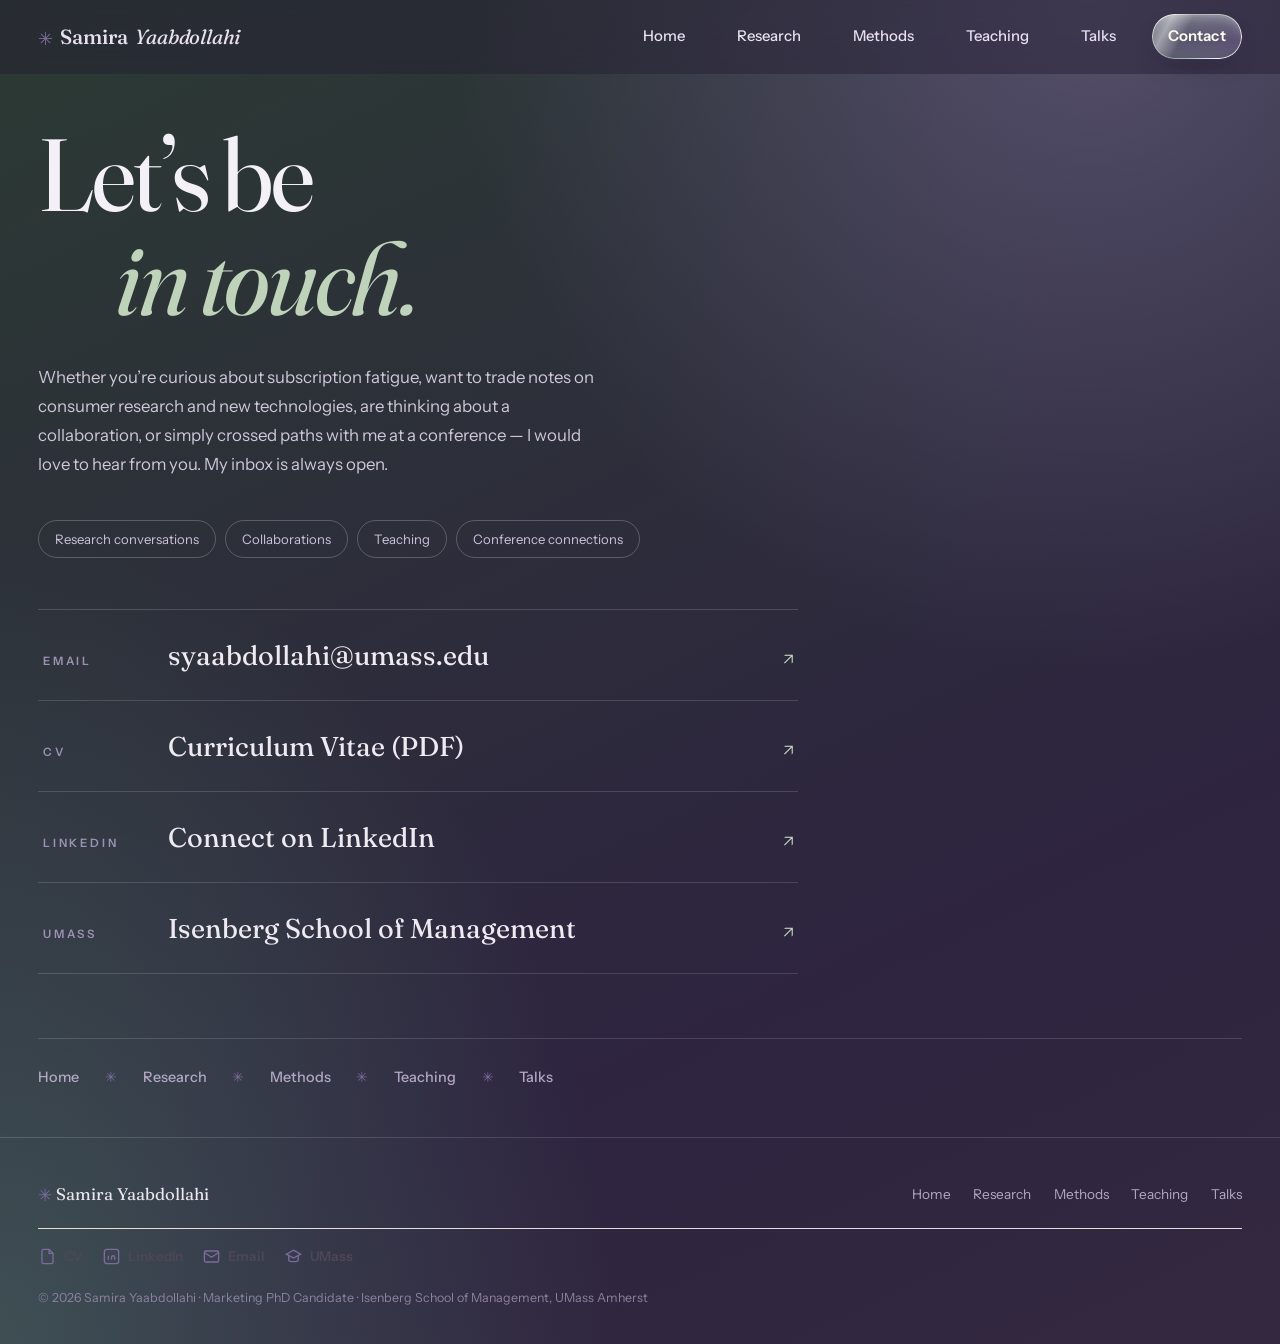
==== contact.html @ c4508211 "Add files via upload" ====
<!doctype html>
<html lang="en">
<head>
  <meta charset="utf-8" />
  <meta name="viewport" content="width=device-width, initial-scale=1" />
  <script>document.documentElement.classList.add('js');</script>

  <title>Contact — Samira Yaabdollahi</title>
  <meta name="description" content="Get in touch with Samira Yaabdollahi — research conversations, collaborations, teaching, and conference connections." />
  <meta name="author" content="Samira Yaabdollahi" />
  <meta property="og:title" content="Contact — Samira Yaabdollahi" />
  <meta property="og:description" content="Let's be in touch — email, CV, LinkedIn, UMass." />
  <meta property="og:type" content="website" />
  <meta property="og:url" content="https://[your-username].github.io/contact.html" />
  <link rel="icon" href="assets/images/favicon.svg" type="image/svg+xml" />

  <link rel="preconnect" href="https://fonts.googleapis.com" />
  <link rel="preconnect" href="https://fonts.gstatic.com" crossorigin />
  <link href="https://fonts.googleapis.com/css2?family=Fraunces:ital,opsz,wght@0,9..144,300..700;1,9..144,300..700&family=Instrument+Sans:ital,wght@0,400..700;1,400..700&display=swap" rel="stylesheet" />
  <link rel="stylesheet" href="assets/css/main.css" />
</head>
<body class="page-contact">

  <header class="site-header">
    <div class="header-inner">
      <a class="wordmark" href="index.html"><span class="mark">✳</span>Samira <em>Yaabdollahi</em></a>
      <nav class="nav-links" aria-label="Primary">
        <a href="index.html">Home</a>
        <a href="research.html">Research</a>
        <a href="methods.html">Methods</a>
        <a href="teaching.html">Teaching</a>
        <a href="talks.html">Talks</a>
        <a href="contact.html">Contact</a>
      </nav>
      <button class="menu-btn" aria-label="Open menu" aria-expanded="false"><span></span><span></span></button>
    </div>
  </header>

  <nav class="mobile-menu" aria-label="Mobile">
    <a class="mm-link" href="index.html">Home <small>01</small></a>
    <a class="mm-link" href="research.html">Research <small>02</small></a>
    <a class="mm-link" href="methods.html">Methods <small>03</small></a>
    <a class="mm-link" href="teaching.html">Teaching <small>04</small></a>
    <a class="mm-link" href="talks.html">Talks <small>05</small></a>
    <a class="mm-link" href="contact.html">Contact <small>06</small></a>
  </nav>

  <div id="page">
  <main>
    <section class="contact-hero grain">
      <div class="wrap">
        <h1 data-reveal>Let’s be <em>in touch.</em></h1>
        <p class="contact-lede" data-reveal style="--d:.1s">Whether you’re curious about subscription fatigue, want to trade notes on consumer research and new technologies, are thinking about a collaboration, or simply crossed paths with me at a conference — I would love to hear from you. My inbox is always open.</p>

        <div class="contact-topics" data-reveal style="--d:.16s">
          <span>Research conversations</span>
          <span>Collaborations</span>
          <span>Teaching</span>
          <span>Conference connections</span>
        </div>

        <div class="contact-rows" data-reveal style="--d:.22s">
          <a href="mailto:syaabdollahi@umass.edu">
            <span class="c-k">Email</span>
            <span class="c-v">syaabdollahi@umass.edu</span>
            <span class="c-arr">↗</span>
          </a>
          <!-- [EDIT] point to the real CV file -->
          <a href="assets/samira-yaabdollahi-cv.pdf">
            <span class="c-k">CV</span>
            <span class="c-v">Curriculum Vitae (PDF)</span>
            <span class="c-arr">↗</span>
          </a>
          <!-- [EDIT] LinkedIn profile URL -->
          <a href="#">
            <span class="c-k">LinkedIn</span>
            <span class="c-v">Connect on LinkedIn</span>
            <span class="c-arr">↗</span>
          </a>
          <!-- [EDIT] UMass / Isenberg directory page URL -->
          <a href="#">
            <span class="c-k">UMass</span>
            <span class="c-v">Isenberg School of Management</span>
            <span class="c-arr">↗</span>
          </a>
        </div>

        <!-- ============================================================
             [OPTIONAL CONTACT FORM — currently omitted on purpose]
             GitHub Pages is static, so a form needs a service backend.
             The easiest path is Formspree (free tier works fine):
               1. Create a form at https://formspree.io → you get an ID.
               2. Paste this markup here and style-match as needed:

               <form class="contact-form" action="https://formspree.io/f/YOUR_FORM_ID" method="POST">
                 <label>Name <input type="text" name="name" required></label>
                 <label>Email <input type="email" name="_replyto" required></label>
                 <label>Message <textarea name="message" rows="5" required></textarea></label>
                 <button class="btn btn-solid" type="submit">Send</button>
               </form>

             Until a real backend exists, no form is shown — a form that
             silently goes nowhere is worse than a warm mailto link.
             ============================================================ -->

        <nav class="contact-footnav" data-reveal style="--d:.3s" aria-label="All pages">
          <a href="index.html">Home</a><span class="mark">✳</span>
          <a href="research.html">Research</a><span class="mark">✳</span>
          <a href="methods.html">Methods</a><span class="mark">✳</span>
          <a href="teaching.html">Teaching</a><span class="mark">✳</span>
          <a href="talks.html">Talks</a>
        </nav>
      </div>
    </section>
  </main>

  <footer class="site-footer">
    <div class="wrap foot-inner">
      <span class="foot-name"><span class="mark">✳</span> Samira Yaabdollahi</span>
      <div class="foot-links">
        <a href="index.html">Home</a>
        <a href="research.html">Research</a>
        <a href="methods.html">Methods</a>
        <a href="teaching.html">Teaching</a>
        <a href="talks.html">Talks</a>
      </div>
      <div class="foot-resources" aria-label="Profile and contact links">
        <a href="assets/samira-yaabdollahi-cv.pdf"><svg aria-hidden="true" viewBox="0 0 24 24" fill="none" stroke="currentColor" stroke-width="1.7"><path d="M14 3H7a2 2 0 0 0-2 2v14a2 2 0 0 0 2 2h10a2 2 0 0 0 2-2V8z"/><path d="M14 3v5h5"/></svg>CV</a>
        <a href="#"><svg aria-hidden="true" viewBox="0 0 24 24" fill="none" stroke="currentColor" stroke-width="1.7"><rect x="3" y="3" width="18" height="18" rx="3"/><path d="M8 11v5M8 8v.01M12 16v-3a2 2 0 0 1 4 0v3"/></svg>LinkedIn</a>
        <a href="mailto:syaabdollahi@umass.edu"><svg aria-hidden="true" viewBox="0 0 24 24" fill="none" stroke="currentColor" stroke-width="1.7"><rect x="3" y="5" width="18" height="14" rx="2"/><path d="m3 7 9 6 9-6"/></svg>Email</a>
        <a href="https://www.isenberg.umass.edu/people/samira-yaabdollahi"><svg aria-hidden="true" viewBox="0 0 24 24" fill="none" stroke="currentColor" stroke-width="1.7"><path d="m12 4 9 5-9 5-9-5z"/><path d="M6 11.5V16c0 1.2 2.7 2.5 6 2.5s6-1.3 6-2.5v-4.5"/></svg>UMass</a>
      </div>
      <p class="foot-copy">© <span data-year></span> Samira Yaabdollahi · Marketing PhD Candidate · Isenberg School of Management, UMass Amherst</p>
    </div>
  </footer>
  </div><!-- /#page -->

  <script src="assets/js/main.js"></script>
</body>
</html>
---- assets/css/main.css ----
/* ============================================================
   SAMIRA YAABDOLLAHI — personal academic site
   Design concept: "the thread"
   A thin recurring line — an echo of recurring consumption —
   weaves through ivory pages washed with sage and lavender.
   Fraunces (display serif) + Instrument Sans (text).
   ============================================================ */

/* ---------- design tokens ---------- */
:root{
  /* grounds */
  --ivory:#faf8f3;
  --paper:#fffdf9;
  --mist:#f2f0ea;

  /* ink */
  --ink:#272230;
  --ink-2:#4e4758;
  --muted:#837b8c;
  --faint:#a49cae;

  /* hairlines */
  --line:#e4dfd8;
  --line-soft:rgba(72,60,88,.12);

  /* greens */
  --sage:#aec3a8;
  --sage-wash:#e9efe3;
  --euca:#4f7a68;
  --euca-ink:#33564a;
  --euca-deep2:#203d33;

  /* purples */
  --lav:#cfc3e3;
  --lav-wash:#ede8f5;
  --violet:#7d6b9e;
  --violet-ink:#5b4b7d;
  --plum:#4a3859;
  --plum-deep:#2e2440;

  /* research stream coding */
  --stream-sub:#3f6d5c;      /* subscription economy — eucalyptus */
  --stream-tech:#6f5d92;     /* emerging technologies — dusty violet */

  --font-display:"Fraunces", "Iowan Old Style", Georgia, serif;
  --font-text:"Instrument Sans", "Avenir Next", "Segoe UI", sans-serif;

  --header-h:74px;
  --radius:20px;
  --arch:999px 999px 22px 22px;

  --ease-out:cubic-bezier(.22,.8,.24,1);
}

/* ---------- reset / base ---------- */
*,*::before,*::after{box-sizing:border-box;margin:0;padding:0}
html{scroll-behavior:smooth}
body{
  font-family:var(--font-text);
  font-size:1.02rem;
  color:var(--ink);
  background:var(--ivory);
  line-height:1.72;
  -webkit-font-smoothing:antialiased;
  text-rendering:optimizeLegibility;
  overflow-x:clip;
}
img{max-width:100%;display:block}
a{color:inherit;text-decoration:none}
ul{list-style:none}
button{font:inherit;background:none;border:0;cursor:pointer;color:inherit}
::selection{background:#ddd3ec;color:var(--ink)}
:focus-visible{outline:2.5px solid var(--violet);outline-offset:3px;border-radius:6px}

h1,h2,h3,h4{
  font-family:var(--font-display);
  font-weight:480;
  line-height:1.06;
  letter-spacing:-.015em;
  font-variation-settings:"opsz" 90;
}
em,i{font-style:italic}
.serif-i{font-family:var(--font-display);font-style:italic;font-weight:430}

/* layout helpers */
.wrap{width:min(1560px,94vw);margin-inline:auto}
.wrap-tight{width:min(780px,92vw);margin-inline:auto}
main p{max-width:72ch}

/* small-caps kicker with thread tick */
.kicker{
  display:inline-flex;align-items:center;gap:.65rem;
  font-size:.72rem;font-weight:600;letter-spacing:.26em;text-transform:uppercase;
  color:var(--euca-ink);
}
.kicker::before{
  content:"";width:26px;height:1px;background:currentColor;opacity:.55;
}
.kicker.k-violet{color:var(--violet-ink)}
.kicker.k-ivory{color:#ded4ea}

/* the recurring asterisk mark ✳ — a tiny “subscription renews” glyph */
.mark{
  display:inline-block;font-family:var(--font-display);
  color:var(--violet);font-weight:400;transform:translateY(.03em);
}

/* buttons */
.btn{
  display:inline-flex;align-items:center;gap:.55rem;
  font-size:.92rem;font-weight:600;letter-spacing:.01em;
  padding:.8rem 1.5rem;border-radius:999px;
  transition:transform .25s var(--ease-out),background .25s,color .25s,border-color .25s,box-shadow .25s;
}
.btn:hover{transform:translateY(-2px)}
.btn-solid{background:var(--euca-ink);color:var(--ivory)}
.btn-solid:hover{background:var(--euca-deep2);box-shadow:0 10px 26px -14px rgba(32,61,51,.55)}
.btn-line{border:1px solid var(--line-soft);color:var(--ink-2);background:transparent}
.btn-line:hover{border-color:var(--violet);color:var(--violet-ink)}
.btn .arr{transition:transform .25s var(--ease-out)}
.btn:hover .arr{transform:translateX(3px)}

/* ============================================================
   DECOR — soft washes, threads, grain
   ============================================================ */
.blob{
  position:absolute;border-radius:50%;pointer-events:none;z-index:0;
  filter:blur(64px);opacity:.55;
}
.blob-sage{background:radial-gradient(circle at 40% 40%,#cfe0c6,transparent 70%)}
.blob-lav{background:radial-gradient(circle at 55% 45%,#ded1f0,transparent 70%)}
.blob-plum{background:radial-gradient(circle at 50% 50%,#c3b2d6,transparent 72%)}

.thread{position:absolute;pointer-events:none;z-index:0}
.thread path{fill:none;stroke-width:1.1}

/* faint paper grain over washes (pure CSS, very subtle) */
.grain::after{
  content:"";position:absolute;inset:0;pointer-events:none;opacity:.35;mix-blend-mode:soft-light;
  background-image:radial-gradient(rgba(40,30,50,.16) .5px,transparent .6px);
  background-size:9px 9px;
}

/* ============================================================
   HEADER / NAV
   ============================================================ */
.site-header{
  position:fixed;inset:0 0 auto 0;z-index:80;height:var(--header-h);
  display:flex;align-items:center;
  background:color-mix(in srgb,var(--ivory) 72%,transparent);
  -webkit-backdrop-filter:blur(16px) saturate(1.15);
  backdrop-filter:blur(16px) saturate(1.15);
  border-bottom:1px solid transparent;
  transition:border-color .3s,background .3s;
}
.site-header.scrolled{border-bottom-color:var(--line);background:color-mix(in srgb,var(--ivory) 88%,transparent)}
.header-inner{width:min(1560px,94vw);margin-inline:auto;display:flex;align-items:center;gap:1.5rem}

.wordmark{
  font-family:var(--font-display);font-size:1.28rem;font-weight:520;letter-spacing:-.01em;
  display:inline-flex;align-items:baseline;gap:.45rem;
}
.wordmark .mark{font-size:.9em}
.wordmark em{font-weight:430}

/* ---------- active page: frosted glass capsule ----------
   ::before is the glass itself — a blurred, saturated backdrop under a faint
   sage→lavender wash, with one diagonal specular sweep across it.
   ::after is the rim: a crisp 1px gradient ring drawn with a two-layer mask,
   opaque the whole way around so no edge softens or fades out.
   ------------------------------------------------------- */
.nav-links{display:flex;align-items:center;gap:1.25rem;margin-left:auto}
.nav-links a{
  --glass-filter:blur(10px) saturate(1.75) brightness(1.05);
  --glass-body:linear-gradient(180deg,rgba(255,255,255,.6) 0%,rgba(255,255,255,.16) 58%,rgba(255,255,255,.32) 100%);
  --glass-wash:linear-gradient(112deg,rgba(190,220,188,.42) 0%,rgba(211,195,239,.40) 100%);
  --glass-sheen:rgba(255,255,255,.9);
  --glass-rim-hi:rgba(255,255,255,1);
  --glass-rim-mid:rgba(255,255,255,.46);
  --glass-rim-tint:rgba(191,173,222,.9);
  --glass-rim-foot:rgba(255,255,255,.78);
  --glass-cast:rgba(88,132,110,.30);
  --glass-cast-2:rgba(112,92,150,.24);
  --glass-lip:rgba(255,255,255,.95);
  --glass-floor:rgba(84,66,112,.26);
  position:relative;isolation:isolate;font-size:.93rem;font-weight:500;color:var(--ink-2);
  padding:.6rem 1rem;border-radius:999px;
  transition:color .32s var(--ease-out),letter-spacing .32s var(--ease-out);
}
.nav-links a:hover:not([aria-current="page"]){color:var(--euca-ink)}
.nav-links a:focus-visible{outline:2px solid var(--euca);outline-offset:3px;border-radius:999px}

/* the glass */
.nav-links a::before{
  content:"";position:absolute;inset:0;z-index:-2;pointer-events:none;border-radius:inherit;
  background:
    linear-gradient(118deg,transparent 3%,var(--glass-sheen) 19%,transparent 38%),
    var(--glass-body),
    var(--glass-wash);
  -webkit-backdrop-filter:var(--glass-filter);
  backdrop-filter:var(--glass-filter);
  box-shadow:
    0 12px 26px -14px var(--glass-cast),
    0 5px 16px -10px var(--glass-cast-2),
    inset 0 7px 14px -10px var(--glass-lip),
    inset 0 -7px 14px -11px var(--glass-floor);
  opacity:0;transform:scale(.84);
  transition:opacity .34s ease,transform .55s var(--ease-out);
}
/* the rim — 1px, fully opaque all around */
.nav-links a::after{
  content:"";position:absolute;inset:0;z-index:-1;pointer-events:none;border-radius:inherit;
  padding:1px;
  background:linear-gradient(135deg,
    var(--glass-rim-hi) 0%,
    var(--glass-rim-mid) 28%,
    var(--glass-rim-tint) 55%,
    var(--glass-rim-hi) 82%,
    var(--glass-rim-foot) 100%);
  -webkit-mask:linear-gradient(#000 0 0) content-box,linear-gradient(#000 0 0);
  -webkit-mask-composite:xor;
  mask:linear-gradient(#000 0 0) content-box,linear-gradient(#000 0 0);
  mask-composite:exclude;
  opacity:0;transform:scale(.84);
  transition:opacity .3s ease,transform .55s var(--ease-out);
}
/* a whisper of the same glass on hover — no rim, so the active page still wins */
.nav-links a:hover:not([aria-current="page"])::before{opacity:.34;transform:scale(1)}

.nav-links a[aria-current="page"]{
  color:var(--euca-ink);font-weight:620;letter-spacing:.006em;
}
.nav-links a[aria-current="page"]::before,
.nav-links a[aria-current="page"]::after{opacity:1;transform:scale(1)}

/* hamburger */
.menu-btn{display:none;margin-left:auto;width:44px;height:44px;position:relative;z-index:95}
.menu-btn span{
  position:absolute;left:10px;right:10px;height:1.6px;background:var(--ink);border-radius:2px;
  transition:transform .35s var(--ease-out),top .35s var(--ease-out),opacity .3s;
}
.menu-btn span:nth-child(1){top:17px}
.menu-btn span:nth-child(2){top:26px}
body.menu-open .menu-btn span:nth-child(1){top:21.5px;transform:rotate(45deg)}
body.menu-open .menu-btn span:nth-child(2){top:21.5px;transform:rotate(-45deg)}

/* mobile menu overlay */
.mobile-menu{
  position:fixed;inset:0;z-index:90;display:flex;flex-direction:column;justify-content:center;
  padding:6rem 8vw 3rem;
  background:linear-gradient(160deg,#f4f1ea 0%,#ece7f2 55%,#e7ede2 100%);
  opacity:0;visibility:hidden;transition:opacity .4s,visibility .4s;
}
body.menu-open .mobile-menu{opacity:1;visibility:visible}
.mobile-menu a.mm-link{
  font-family:var(--font-display);font-size:clamp(2rem,9vw,3rem);font-weight:460;line-height:1.35;
  position:relative;isolation:isolate;color:var(--ink);display:inline-flex;align-items:baseline;gap:1rem;
  padding:.28rem 1.1rem;margin-left:-1.1rem;border-radius:999px;
  opacity:0;transform:translateY(18px);transition:opacity .45s var(--ease-out),transform .45s var(--ease-out),color .3s;
}
.mobile-menu a.mm-link:hover{color:var(--euca-ink)}
/* the same glass, scaled up for the overlay */
.mobile-menu a.mm-link::before{
  content:"";position:absolute;inset:0;z-index:-1;pointer-events:none;border-radius:inherit;
  background:
    linear-gradient(118deg,transparent 4%,rgba(255,255,255,.86) 21%,transparent 40%),
    linear-gradient(180deg,rgba(255,255,255,.72) 0%,rgba(255,255,255,.2) 58%,rgba(255,255,255,.34) 100%),
    linear-gradient(112deg,rgba(196,222,194,.46) 0%,rgba(213,198,239,.44) 100%);
  -webkit-backdrop-filter:blur(12px) saturate(1.7) brightness(1.04);
  backdrop-filter:blur(12px) saturate(1.7) brightness(1.04);
  box-shadow:
    0 16px 34px -20px rgba(88,132,110,.4),
    0 6px 20px -12px rgba(112,92,150,.3),
    inset 0 0 0 1px rgba(255,255,255,.7),
    inset 0 9px 18px -12px rgba(255,255,255,.95),
    inset 0 -9px 18px -14px rgba(84,66,112,.3);
  opacity:0;transform:scale(.9);transform-origin:14% 50%;
  transition:opacity .35s ease,transform .55s var(--ease-out);
}
.mobile-menu a.mm-link[aria-current="page"]{
  color:var(--euca-ink);font-style:normal;font-weight:590;letter-spacing:.012em;
}
.mobile-menu a.mm-link[aria-current="page"]::before{opacity:1;transform:scale(1)}
.mobile-menu a.mm-link[aria-current="page"]::after{
  content:"Current";font-family:var(--font-text);font-style:normal;
  font-size:.62rem;font-weight:700;letter-spacing:.16em;text-transform:uppercase;
  color:var(--violet-ink);border-bottom:1px solid color-mix(in srgb,var(--violet-ink) 58%,transparent);
  padding:.15rem 0 .08rem;margin-left:auto;
}
.mobile-menu a.mm-link small{font-family:var(--font-text);font-size:.7rem;letter-spacing:.22em;color:var(--muted)}
body.menu-open .mm-link{opacity:1;transform:none}
body.menu-open .mm-link:nth-child(1){transition-delay:.05s}
body.menu-open .mm-link:nth-child(2){transition-delay:.1s}
body.menu-open .mm-link:nth-child(3){transition-delay:.15s}
body.menu-open .mm-link:nth-child(4){transition-delay:.2s}
body.menu-open .mm-link:nth-child(5){transition-delay:.25s}
body.menu-open .mm-link:nth-child(6){transition-delay:.3s}
/* ============================================================
   FOOTER
   ============================================================ */
.site-footer{position:relative;border-top:1px solid var(--line);padding:2.6rem 0 2.2rem;background:var(--ivory)}
.foot-inner{display:flex;flex-wrap:wrap;gap:1.2rem 2.4rem;align-items:center}
.foot-name{font-family:var(--font-display);font-size:1.05rem}
.foot-links{display:flex;gap:1.4rem;flex-wrap:wrap;margin-left:auto}
.foot-links a{font-size:.85rem;color:var(--muted);transition:color .2s}
.foot-links a:hover{color:var(--violet-ink)}
.foot-resources{
  width:100%;display:flex;flex-wrap:wrap;gap:.65rem 1.2rem;
  padding-top:1rem;border-top:1px solid var(--line);
}
.foot-resources a{
  display:inline-flex;align-items:center;gap:.42rem;font-size:.84rem;font-weight:600;
  color:var(--ink-2);transition:color .2s,transform .2s var(--ease-out);
}
.foot-resources a:hover{color:var(--violet-ink);transform:translateY(-1px)}
.foot-resources svg{width:19px;height:19px;color:var(--violet)}
.foot-copy{width:100%;font-size:.78rem;color:var(--faint)}

/* ============================================================
   SCROLL REVEAL + MOTION
   ============================================================ */
[data-reveal]{opacity:1;transform:none}
.js [data-reveal]{opacity:0;transform:translateY(26px);transition:opacity .8s var(--ease-out),transform .8s var(--ease-out);transition-delay:var(--d,0s)}
.js [data-reveal].revealed{opacity:1;transform:none}
.js [data-reveal="left"]{transform:translateX(-30px)}
.js [data-reveal="right"]{transform:translateX(30px)}
.js [data-reveal="fade"]{transform:none}
.js [data-reveal].revealed{transform:none}

[data-parallax]{will-change:transform}

/* ============================================================
   SHARED — photo placeholders that still look intentional
   Replace each with a real <img>; the filename is printed on it.
   ============================================================ */
.ph{
  position:relative;overflow:hidden;border-radius:var(--radius);
  background:
    radial-gradient(120% 90% at 20% 12%,rgba(207,224,198,.7),transparent 55%),
    radial-gradient(110% 95% at 85% 88%,rgba(222,209,240,.75),transparent 58%),
    linear-gradient(150deg,#f6f4ee,#efece4);
  border:1px solid var(--line);
  display:flex;align-items:center;justify-content:center;
}
.ph::before{ /* concentric arc etching */
  content:"";position:absolute;inset:-40%;
  background:repeating-radial-gradient(circle at 50% 120%,transparent 0 46px,rgba(90,75,110,.05) 46px 47px);
}
.ph-arch{border-radius:var(--arch)}
.ph-tag{
  position:relative;z-index:1;display:flex;flex-direction:column;align-items:center;gap:.55rem;
  color:#8d8496;text-align:center;padding:1rem;
}
.ph-tag svg{width:22px;height:22px;opacity:.55}
.ph-tag .f{font-size:.72rem;letter-spacing:.08em;font-weight:600}
.ph-tag .n{font-size:.68rem;color:#a59cb0;max-width:22ch;line-height:1.45}

/* stream tags */
.stream-tag{
  display:inline-flex;align-items:center;gap:.5rem;
  font-size:.7rem;font-weight:600;letter-spacing:.2em;text-transform:uppercase;
}
.stream-tag::before{content:"";width:8px;height:8px;border-radius:50%;background:currentColor;opacity:.85}
.stream-sub{color:var(--stream-sub)}
.stream-tech{color:var(--stream-tech)}
.stream-plain{color:var(--muted)}
.stream-plain::before{opacity:.4}

/* generic section spacing */
.section{position:relative;padding:clamp(4.5rem,9vh,7rem) 0}

/* oversized ghost folio numbers */
.folio{
  font-family:var(--font-display);font-weight:400;line-height:.8;
  color:transparent;-webkit-text-stroke:1.1px rgba(109,93,140,.4);
  font-variation-settings:"opsz" 144;
  user-select:none;
}

/* ============================================================
   ============  PAGE: HOME  ==================================
   ============================================================ */
.hero{
  position:relative;min-height:min(94vh,900px);
  display:flex;flex-direction:column;justify-content:center;
  padding-top:calc(var(--header-h) + 2rem);
  overflow:visible;
}
.hero-grid{position:relative;display:grid;grid-template-columns:1.25fr .9fr;align-items:center;gap:clamp(1rem,4vw,3rem)}
.hero-name{position:relative;z-index:3}
.hero-hello{margin-bottom:1.3rem}
.hero-name h1{
  font-size:clamp(3.2rem,8.4vw,7.2rem);
  font-weight:430;letter-spacing:-.03em;line-height:.98;
}
.hero-name h1 .l2{
  display:block;font-style:italic;font-weight:380;
  margin-left:clamp(1.5rem,6vw,5.5rem);
  color:var(--euca-ink);
  margin-right:clamp(-6rem,-8vw,-2rem); /* lets the italic surname overlap the portrait */
}
.hero-role{margin-top:2rem;max-width:34rem}
.hero-role .r1{font-size:1.06rem;font-weight:600;letter-spacing:.01em}
.hero-role .r2{margin-top:.3rem;color:var(--muted);font-size:.93rem;display:flex;flex-wrap:wrap;gap:.35rem .6rem;align-items:center}
.hero-role .r2 .mark{color:var(--sage);font-size:.8em}
.hero-ctas{margin-top:2.2rem;display:flex;gap:.8rem;flex-wrap:wrap}

.hero-portrait{position:relative;z-index:2;justify-self:end}
.portrait-arch{
  position:relative;width:clamp(250px,30vw,380px);aspect-ratio:4/5.1;
  border-radius:var(--arch);overflow:hidden;
  box-shadow:0 34px 80px -38px rgba(46,36,64,.5);
}
.portrait-frame{ /* offset echo arch */
  content:"";position:absolute;inset:0;z-index:1;
  transform:translate(22px,20px);
  border:1.2px solid rgba(125,107,158,.5);border-radius:var(--arch);pointer-events:none;
}
.portrait-caption{
  position:absolute;right:calc(100% + 1.1rem);bottom:8%;z-index:2;
  writing-mode:vertical-rl;transform:rotate(180deg);
  font-size:.68rem;letter-spacing:.28em;text-transform:uppercase;color:var(--faint);white-space:nowrap;
}
.hero-scrollcue{
  display:inline-flex;align-items:center;gap:.7rem;margin-top:3.4rem;
  font-size:.72rem;letter-spacing:.24em;text-transform:uppercase;color:var(--faint);
}
.hero-scrollcue::after{content:"";width:1px;height:44px;background:linear-gradient(var(--faint),transparent);animation:cue 2.4s ease-in-out infinite}
@keyframes cue{0%,100%{transform:scaleY(.4);transform-origin:top;opacity:.4}50%{transform:scaleY(1);opacity:1}}

/* intro — editorial two-column */
.intro-grid{display:grid;grid-template-columns:.85fr 1.15fr;gap:clamp(2rem,6vw,5.5rem);align-items:start}
.intro-left h2{font-size:clamp(1.9rem,3.4vw,2.7rem);margin-top:1.1rem;max-width:16ch}
.intro-left h2 em{color:var(--violet-ink)}
.intro-lede{font-family:var(--font-display);font-size:clamp(1.18rem,1.8vw,1.42rem);font-weight:420;line-height:1.55;color:var(--ink-2)}
.intro-lede strong{font-weight:560;color:var(--ink)}
.intro-body{margin-top:1.4rem;color:var(--ink-2);max-width:58ch}
.intro-thesis{
  margin-top:2.2rem;padding-left:1.4rem;border-left:2px solid var(--sage);
  font-family:var(--font-display);font-style:italic;font-size:1.14rem;color:var(--euca-ink);max-width:46ch;
}

/* three fragments */
.frags{margin-top:clamp(3rem,7vh,4.5rem);display:grid;grid-template-columns:repeat(3,1fr);gap:clamp(1.4rem,3vw,2.6rem)}
.frag{position:relative;padding-top:1.2rem;border-top:1px solid var(--line)}
.frag:nth-child(2){transform:translateY(1.6rem)}
.frag:nth-child(3){transform:translateY(3.2rem)}
.frag .f-k{font-size:.7rem;font-weight:600;letter-spacing:.22em;text-transform:uppercase;color:var(--muted)}
.frag h3{font-size:1.28rem;margin:.6rem 0 .5rem;font-weight:500}
.frag p{font-size:.93rem;color:var(--ink-2)}
.frag::before{content:"";position:absolute;top:-1px;left:0;width:42px;height:1px;background:var(--violet)}
.frag:nth-child(odd)::before{background:var(--euca)}

/* beyond research band */
.beyond{
  position:relative;overflow:hidden;
  background:linear-gradient(120deg,var(--lav-wash),#f2eee8 55%,var(--sage-wash));
  border-block:1px solid #e7e1ee;
}
.beyond-grid{display:grid;grid-template-columns:1fr .95fr;gap:clamp(2rem,5vw,4rem);align-items:center}
.beyond h2{font-size:clamp(1.9rem,3.2vw,2.6rem)}
.beyond h2 em{color:var(--euca-ink)}
.beyond p{margin-top:1rem;color:var(--ink-2);max-width:48ch}
.beyond-ph{
  border:1px dashed rgba(125,107,158,.55);border-radius:16px;background:rgba(255,255,255,.55);
  padding:1.5rem 1.7rem;font-size:.92rem;color:var(--violet-ink);
}
.beyond-ph b{display:block;font-size:.72rem;letter-spacing:.2em;text-transform:uppercase;margin-bottom:.4rem}
.beyond-photos{display:flex;gap:1rem}
.beyond-photos .ph{flex:1;aspect-ratio:4/5}
.beyond-photos .ph:nth-child(2){transform:translateY(1.6rem)}

/* education — the thread timeline */
.edu-wrap{position:relative;display:grid;grid-template-columns:1.2fr .8fr;gap:clamp(2.5rem,6vw,5rem)}
.edu-line{position:relative;padding-left:2.4rem}
.edu-line::before{
  content:"";position:absolute;left:6px;top:12px;bottom:12px;width:1px;
  background:linear-gradient(var(--sage),var(--violet) 60%,transparent);
}
.edu-item{position:relative;padding:1.15rem 0 1.5rem}
.edu-item::before{
  content:"";position:absolute;left:calc(-2.4rem + 2px);top:1.72rem;width:9px;height:9px;border-radius:50%;
  background:var(--ivory);border:1.6px solid var(--euca);
}
.edu-item:nth-child(even)::before{border-color:var(--violet)}
.edu-item .e-yr{font-family:var(--font-display);font-style:italic;font-size:1rem;color:var(--muted)}
.edu-item h3{font-size:1.45rem;margin:.25rem 0 .2rem;font-weight:500}
.edu-item .e-place{font-size:.9rem;color:var(--ink-2)}
.edu-item .e-note{font-size:.82rem;color:var(--muted);font-style:italic;margin-top:.2rem}

/* committee — quiet aside */
.committee{align-self:start;background:var(--paper);border:1px solid var(--line);border-radius:var(--radius);padding:1.7rem 1.8rem}
.committee .kicker{margin-bottom:1rem}
.committee li{display:flex;justify-content:space-between;gap:1rem;padding:.62rem 0;border-top:1px solid var(--line);font-size:.95rem}
.committee li:first-of-type{border-top:0}
.committee li span{color:var(--muted);font-size:.8rem;font-style:italic;white-space:nowrap}

/* home-page closing links */
.quick-closing{
  padding-top:clamp(3.5rem,7vw,6.5rem);padding-bottom:clamp(4rem,8vw,7rem);
  background:linear-gradient(145deg,var(--sage-wash),var(--ivory) 46%,var(--lav-wash));
  border-top:1px solid var(--line);overflow:hidden;
}
.quick-closing-head{display:flex;align-items:end;justify-content:space-between;gap:1.5rem;margin-bottom:2rem}
.quick-closing-head h2{font-size:clamp(2rem,4vw,3.5rem);max-width:16ch}
.quick-closing-head p{color:var(--muted);max-width:40ch}
.quick-grid{display:grid;grid-template-columns:repeat(4,minmax(0,1fr));gap:1rem}
.quick-card{
  min-height:210px;padding:1.45rem;border:1px solid var(--line);border-radius:var(--radius);
  background:rgba(255,253,249,.82);display:flex;flex-direction:column;justify-content:space-between;
  box-shadow:0 18px 48px -38px rgba(46,36,64,.55);
  transition:transform .3s var(--ease-out),border-color .25s,box-shadow .3s;
}
.quick-card:hover{transform:translateY(-6px);border-color:var(--lav);box-shadow:0 26px 50px -34px rgba(46,36,64,.5)}
.quick-icon{
  width:64px;height:64px;border-radius:20px;display:grid;place-items:center;
  color:var(--violet-ink);background:linear-gradient(145deg,var(--lav-wash),var(--sage-wash));
  border:1px solid rgba(125,107,158,.18);
}
.quick-icon svg{width:34px;height:34px}
.quick-card .q-label{display:flex;align-items:center;justify-content:space-between;gap:.7rem;font-family:var(--font-display);font-size:1.45rem;font-weight:520}
.quick-card .q-label::after{content:"↗";font-family:var(--font-text);font-size:1rem;color:var(--violet)}
.quick-card .q-desc{font-size:.82rem;color:var(--muted);margin-top:.25rem}

/* ============================================================
   ============  PAGE: RESEARCH  ==============================
   ============================================================ */
.page-hero{position:relative;padding:calc(var(--header-h) + clamp(3.5rem,9vh,6rem)) 0 clamp(3rem,7vh,4.5rem)}
.page-hero h1{font-size:clamp(2.6rem,5.6vw,4.6rem);font-weight:430;max-width:22ch}
.page-hero .ph-sub{margin-top:1.6rem;color:var(--ink-2);max-width:56ch}

.u-sub,.u-tech{position:relative;white-space:nowrap}
.u-sub::after,.u-tech::after{
  content:"";position:absolute;left:0;right:0;bottom:.06em;height:.14em;border-radius:2px;z-index:-1;opacity:.4;
}
.u-sub::after{background:var(--sage)}
.u-tech::after{background:var(--lav)}

.stream-legend{margin-top:2.2rem;display:flex;gap:1.8rem;flex-wrap:wrap}

/* job market paper — the deep moment */
.jmp{
  position:relative;color:#eef0e9;overflow:hidden;
  background:
    radial-gradient(90% 130% at 85% -10%,rgba(125,107,158,.5),transparent 55%),
    radial-gradient(70% 100% at 10% 110%,rgba(79,122,104,.55),transparent 60%),
    linear-gradient(150deg,#243c33,#22303a 55%,#2e2440);
}
.jmp .kicker{color:#c9d6c3}
.jmp-grid{position:relative;z-index:1;display:grid;grid-template-columns:1.35fr .65fr;gap:clamp(2rem,5vw,4.5rem)}
.jmp h2{font-size:clamp(1.9rem,3.8vw,3.1rem);font-weight:440;margin-top:1.2rem;letter-spacing:-.02em}
.jmp h2 em{color:#cdbfe8}
.jmp .jmp-sub{margin-top:.9rem;font-family:var(--font-display);font-style:italic;font-size:1.15rem;color:#b8c9b4}
.jmp .jmp-abs{margin-top:1.5rem;color:#d6dbd2;max-width:62ch}
.jmp .jmp-abs p+p{margin-top:.9rem}
.jmp-meta{align-self:start;display:flex;flex-direction:column;border-top:1px solid rgba(238,240,233,.25)}
.jmp-meta>div{padding:1rem 0;border-bottom:1px solid rgba(238,240,233,.18)}
.jmp-meta .m-k{font-size:.68rem;font-weight:600;letter-spacing:.24em;text-transform:uppercase;color:#a9b8a6;margin-bottom:.3rem}
.jmp-meta .m-v{font-size:.92rem;color:#e7eae2;line-height:1.55}
.jmp-foot{position:relative;z-index:1;margin-top:2.6rem;display:flex;align-items:center;gap:1rem;flex-wrap:wrap}
.jmp-foot .btn-ghost-ivory{border:1px solid rgba(238,240,233,.35);color:#e9ece3}
.jmp-foot .btn-ghost-ivory:hover{border-color:#cdbfe8;color:#cdbfe8}
.jmp-foot .soon{font-size:.8rem;color:#9fae9d;font-style:italic}
.jmp-no{
  position:absolute;right:-1.5rem;top:-2.5rem;font-size:clamp(9rem,20vw,17rem);
  color:transparent;-webkit-text-stroke:1px rgba(238,240,233,.14);
  font-family:var(--font-display);font-weight:400;line-height:1;z-index:0;user-select:none;
}

/* portfolio rows */
.proj{
  position:relative;display:grid;grid-template-columns:minmax(90px,.22fr) 1fr;
  gap:clamp(1rem,4vw,3rem);padding:clamp(2.4rem,5vh,3.6rem) 0;border-top:1px solid var(--line);
}
.proj:nth-of-type(even) .proj-body{margin-left:clamp(0rem,6vw,5rem)}
.proj .folio{font-size:clamp(3.4rem,7vw,6rem)}
.proj-body .stream-tag{margin-bottom:.8rem}
.proj-body h3{font-size:clamp(1.45rem,2.5vw,2rem);font-weight:470;max-width:26ch;line-height:1.16}
.proj-body .authors{margin-top:.55rem;font-family:var(--font-display);font-style:italic;color:var(--muted);font-size:.98rem}
.proj-body .desc{margin-top:1rem;color:var(--ink-2);max-width:62ch}
.proj-status{margin-top:1.1rem;display:flex;align-items:center;gap:.6rem;font-size:.8rem;color:var(--euca-ink)}
.proj-status::before{content:"";width:7px;height:7px;border-radius:50%;background:var(--sage);flex:none}
.proj details{margin-top:1rem;max-width:62ch}
.proj summary{
  cursor:pointer;list-style:none;display:inline-flex;align-items:center;gap:.5rem;
  font-size:.86rem;font-weight:600;color:var(--violet-ink);
}
.proj summary::-webkit-details-marker{display:none}
.proj summary::before{content:"+";font-family:var(--font-display);font-size:1.1rem;transition:transform .3s var(--ease-out)}
.proj details[open] summary::before{transform:rotate(45deg)}
.proj details p{margin-top:.7rem;font-size:.92rem;color:var(--ink-2);padding-left:1.1rem;border-left:1.6px solid var(--lav)}

/* publication band */
.pub-band{background:linear-gradient(120deg,var(--sage-wash),#f4f1ea 70%);border-block:1px solid #e2e5da}
.pub-cite{
  margin-top:1.2rem;font-family:var(--font-display);font-size:clamp(1.15rem,2vw,1.5rem);
  font-weight:430;line-height:1.5;max-width:52ch;
}
.pub-cite em{color:var(--euca-ink)}
.pub-meta{margin-top:1rem;font-size:.88rem;color:var(--muted)}
.pub-meta a{color:var(--violet-ink);font-weight:600;border-bottom:1px solid var(--lav)}
.pub-meta a:hover{border-bottom-color:var(--violet-ink)}

/* ============================================================
   ============  PAGE: METHODS  ===============================
   ============================================================ */
/* constellation */
.const{position:relative;min-height:520px}
.const svg.const-lines{position:absolute;inset:0;width:100%;height:100%;z-index:0}
.const svg.const-lines path{fill:none;stroke:rgba(109,93,140,.28);stroke-width:1;stroke-dasharray:3 6}
.cluster{position:absolute;display:flex;flex-direction:column;gap:.5rem;align-items:flex-start;z-index:1}
.cluster .c-hub{
  font-family:var(--font-display);font-size:1.3rem;font-weight:500;
  display:flex;align-items:center;gap:.6rem;margin-bottom:.3rem;
}
.cluster .c-hub::before{content:"";width:11px;height:11px;border-radius:50%}
.cluster.cl-green .c-hub::before{background:var(--euca)}
.cluster.cl-violet .c-hub::before{background:var(--violet)}
.cluster.cl-plum .c-hub::before{background:var(--plum)}
.node{
  font-size:.86rem;font-weight:500;color:var(--ink-2);
  background:var(--paper);border:1px solid var(--line);border-radius:999px;
  padding:.42rem 1rem;box-shadow:0 6px 18px -12px rgba(46,36,64,.35);
  transition:transform .3s var(--ease-out),border-color .3s,color .3s;
  animation:float 7s ease-in-out infinite;
}
.node:hover{transform:translateY(-3px);border-color:var(--violet);color:var(--violet-ink)}
.cluster .node:nth-child(2){animation-delay:.6s}
.cluster .node:nth-child(3){animation-delay:1.2s;animation-duration:8s}
.cluster .node:nth-child(4){animation-delay:1.8s;animation-duration:9s}
.cluster .node:nth-child(5){animation-delay:2.6s}
@keyframes float{0%,100%{transform:translateY(0)}50%{transform:translateY(-6px)}}
.cluster.cl-green{left:2%;top:6%}
.cluster.cl-violet{left:40%;top:44%}
.cluster.cl-plum{right:3%;top:6%}
.const-note{position:absolute;left:2%;bottom:4%;max-width:30ch;font-size:.85rem;color:var(--muted);font-style:italic}

/* imotions lab band */
.lab{
  position:relative;overflow:hidden;color:#efe9f4;
  background:
    radial-gradient(80% 120% at 90% 0%,rgba(79,122,104,.45),transparent 55%),
    linear-gradient(140deg,#3a2f4d,#2e2440 60%,#232c33);
}
.lab .kicker{color:#cbbfdd}
.lab-grid{position:relative;z-index:1;display:grid;grid-template-columns:.95fr 1.05fr;gap:clamp(2rem,5vw,4.5rem);align-items:center}
.lab h2{font-size:clamp(1.9rem,3.4vw,2.8rem);margin-top:1.1rem}
.lab h2 em{color:#b9d3ba}
.lab p{margin-top:1.1rem;color:#d8d0e2;max-width:52ch}
.lab .lab-note{margin-top:1.3rem;font-size:.82rem;color:#a99dbb;font-style:italic;border-left:1.6px solid rgba(203,191,221,.4);padding-left:.9rem;max-width:46ch}
.lab-photos{position:relative;display:grid;grid-template-columns:1fr 1fr;gap:1.1rem;align-items:start}
.lab-photos .ph{background:linear-gradient(150deg,rgba(255,255,255,.09),rgba(255,255,255,.03));border-color:rgba(255,255,255,.16)}
.lab-photos .ph::before{background:repeating-radial-gradient(circle at 50% 120%,transparent 0 46px,rgba(255,255,255,.05) 46px 47px)}
.lab-photos .ph .ph-tag{color:#b3a7c6}
.lab-photos .ph .ph-tag .n{color:#8f83a4}
.lab-photos .ph:first-child{aspect-ratio:4/5.2;border-radius:var(--arch)}
.lab-photos .ph:last-child{aspect-ratio:4/3.4;transform:translateY(2.4rem)}

/* honors — big editorial list */
.honors li{
  display:flex;align-items:baseline;gap:1.6rem;padding:1.35rem .2rem;border-bottom:1px solid var(--line);
  transition:background .25s,padding-left .3s var(--ease-out);
}
.honors li:hover{background:var(--paper);padding-left:1rem}
.honors .h-yr{font-family:var(--font-display);font-style:italic;color:var(--violet-ink);font-size:1.05rem;width:3.4rem;flex:none}
.honors .h-name{font-family:var(--font-display);font-size:clamp(1.2rem,2.2vw,1.65rem);font-weight:460}
.honors .h-org{margin-left:auto;font-size:.82rem;color:var(--muted);text-align:right}

/* service / memberships / training columns */
.tricol{display:grid;grid-template-columns:repeat(3,1fr);gap:clamp(1.6rem,4vw,3rem)}
.tricol .kicker{margin-bottom:.9rem}
.tricol li{padding:.7rem 0;border-top:1px solid var(--line);font-size:.94rem;color:var(--ink-2)}
.tricol li i{color:var(--muted);font-size:.84rem}

/* certifications gallery */
.certs{display:grid;grid-template-columns:repeat(3,1fr);gap:1.2rem}
.certs .ph{aspect-ratio:4/3}
.certs-note{margin-top:1rem;font-size:.84rem;color:var(--muted);font-style:italic}

/* ============================================================
   ============  PAGE: TEACHING  ==============================
   ============================================================ */
.teach-hero{
  position:relative;overflow:visible;
  padding:calc(var(--header-h) + clamp(3.5rem,9vh,6rem)) 0 clamp(3rem,7vh,5rem);
}
.teach-hero h1{font-size:clamp(2.8rem,6.4vw,5.4rem);font-weight:420;max-width:16ch}
.teach-hero h1 em{color:var(--violet-ink)}
.teach-hero .ph-sub{margin-top:1.5rem;color:var(--ink-2);max-width:52ch}
.stamp{
  position:absolute;right:4vw;top:calc(var(--header-h) + 3rem);width:132px;height:132px;
  animation:spin 26s linear infinite;
}
.stamp text{font-size:10.2px;letter-spacing:.24em;text-transform:uppercase;fill:var(--euca-ink);font-family:var(--font-text);font-weight:600}
.stamp .stamp-core{fill:var(--violet)}
@keyframes spin{to{transform:rotate(360deg)}}

/* principles */
.prin{display:grid;grid-template-columns:repeat(3,1fr);gap:clamp(1.6rem,4vw,3rem)}
.prin article{position:relative;padding-top:1.4rem}
.prin article:nth-child(2){transform:translateY(2rem)}
.prin article:nth-child(3){transform:translateY(4rem)}
.prin .folio{font-size:3.4rem;position:absolute;top:-1.4rem;left:-.4rem;z-index:0;-webkit-text-stroke-color:rgba(79,122,104,.35)}
.prin article:nth-child(2) .folio{-webkit-text-stroke-color:rgba(125,107,158,.4)}
.prin h3{position:relative;font-size:1.5rem;font-weight:500;margin-bottom:.7rem;z-index:1}
.prin p{font-size:.95rem;color:var(--ink-2)}

/* course tickets */
.course-list{display:flex;flex-direction:column;gap:1.2rem}
.course-card{
  position:relative;display:grid;grid-template-columns:auto 1fr auto;gap:clamp(1.2rem,3vw,2.4rem);align-items:center;
  background:var(--paper);border:1px solid var(--line);border-radius:var(--radius);
  padding:1.6rem clamp(1.4rem,3vw,2.2rem);
  transition:transform .3s var(--ease-out),box-shadow .3s;
}
.course-card:hover{transform:translateY(-3px);box-shadow:0 18px 40px -26px rgba(46,36,64,.4)}
.course-card::before{content:"";position:absolute;left:0;top:18%;bottom:18%;width:3px;border-radius:3px;background:linear-gradient(var(--sage),var(--violet))}
.course-code{font-family:var(--font-display);font-style:italic;font-size:1.05rem;color:var(--violet-ink);white-space:nowrap}
.course-card h3{font-size:clamp(1.3rem,2.2vw,1.7rem);font-weight:490}
.course-card .c-role{font-size:.84rem;color:var(--muted);margin-top:.15rem}
.sem-chips{display:flex;gap:.45rem;flex-wrap:wrap;justify-content:flex-end}
.sem-chips span{font-size:.74rem;font-weight:600;border:1px solid var(--line);border-radius:999px;padding:.28rem .75rem;color:var(--ink-2);background:var(--ivory)}
.course-note{margin-top:.9rem;font-size:.82rem;color:var(--muted);font-style:italic}

/* classroom collage */
.collage{display:grid;grid-template-columns:1.2fr .9fr .9fr;grid-template-rows:auto auto;gap:1.1rem}
.collage .ph:nth-child(1){grid-row:1/3;aspect-ratio:auto;min-height:420px}
.collage .ph:nth-child(2){aspect-ratio:4/3}
.collage .ph:nth-child(3){aspect-ratio:4/3;transform:translateY(1.4rem)}
.collage .ph:nth-child(4){grid-column:2/4;aspect-ratio:16/7}

/* student voices */
.voices{position:relative}
.voices-note{font-size:.84rem;color:var(--muted);font-style:italic;margin-top:.6rem}
.voice{position:relative;max-width:56ch;margin-top:clamp(2.4rem,6vh,3.6rem)}
.voice:nth-child(even){margin-left:auto;text-align:right}
.voice p{
  font-family:var(--font-display);font-style:italic;font-weight:420;
  font-size:clamp(1.3rem,2.6vw,1.9rem);line-height:1.42;color:var(--ink-2);
}
.voice p::before{content:"“";color:var(--violet);margin-right:.05em}
.voice p::after{content:"”";color:var(--violet);margin-left:.03em}
.voice cite{display:block;margin-top:.8rem;font-style:normal;font-size:.76rem;letter-spacing:.18em;text-transform:uppercase;color:var(--muted)}
.voice:nth-child(odd) p::before,.voice:nth-child(odd) p::after{color:var(--euca)}

/* interests flow */
.interest-flow{display:flex;flex-wrap:wrap;gap:.6rem;max-width:52rem}
.interest-flow span{
  font-family:var(--font-display);font-size:1.1rem;font-weight:450;
  border:1px solid var(--line);border-radius:999px;padding:.5rem 1.25rem;
  transition:border-color .25s,color .25s,transform .25s var(--ease-out);
}
.interest-flow span:hover{border-color:var(--sage);color:var(--euca-ink);transform:translateY(-2px)}
.interest-flow span:nth-child(even):hover{border-color:var(--lav);color:var(--violet-ink)}

/* ============================================================
   ============  PAGE: TALKS  =================================
   ============================================================ */
.journey{position:relative}
.journey::before{ /* the connecting thread */
  content:"";position:absolute;left:50%;top:0;bottom:0;width:1px;
  background:repeating-linear-gradient(rgba(109,93,140,.4) 0 5px,transparent 5px 12px);
}
.stop{
  position:relative;display:grid;grid-template-columns:1fr 1fr;gap:clamp(2rem,5vw,4.5rem);
  align-items:center;padding:clamp(3rem,8vh,5.5rem) 0;
}
.stop::before{ /* node on the thread */
  content:"";position:absolute;left:50%;top:50%;transform:translate(-50%,-50%);
  width:11px;height:11px;border-radius:50%;background:var(--ivory);border:1.8px solid var(--violet);z-index:2;
}
.stop:nth-child(odd)::before{border-color:var(--euca)}
.stop-text{padding-right:clamp(1rem,4vw,3rem)}
.stop:nth-child(even) .stop-text{order:2;padding-right:0;padding-left:clamp(1rem,4vw,3rem)}
.stop:nth-child(even) .stop-photo{order:1}
.stop-yr{
  font-family:var(--font-display);font-size:clamp(3rem,7vw,5.4rem);font-weight:400;line-height:1;
  color:transparent;-webkit-text-stroke:1.1px rgba(79,122,104,.45);
}
.stop:nth-child(even) .stop-yr{-webkit-text-stroke-color:rgba(125,107,158,.5)}
.stop-loc{margin-top:.9rem;display:flex;align-items:center;gap:.6rem;font-size:.74rem;font-weight:600;letter-spacing:.22em;text-transform:uppercase;color:var(--muted)}
.stop-loc svg{width:13px;height:13px;color:var(--violet)}
.stop-text h3{margin-top:.8rem;font-size:clamp(1.4rem,2.4vw,1.9rem);font-weight:470;line-height:1.2;max-width:24ch}
.stop-text .authors{margin-top:.6rem;font-family:var(--font-display);font-style:italic;color:var(--muted);font-size:.96rem}
.stop-text .conf{margin-top:.7rem;font-size:.88rem;color:var(--euca-ink)}
.stop-photo{position:relative}
.stop-photo .ph{aspect-ratio:4/3.1}
.stop:nth-child(odd) .stop-photo .ph{border-radius:var(--arch);aspect-ratio:4/4.6;max-width:82%;margin-inline:auto}
.stop-city{ /* oversized ghost city name behind the photo */
  position:absolute;z-index:-1;top:-1.2em;left:-4%;
  font-family:var(--font-display);font-weight:400;font-size:clamp(3rem,7.5vw,5.6rem);
  color:transparent;-webkit-text-stroke:1px rgba(72,60,88,.14);
  letter-spacing:.06em;text-transform:uppercase;white-space:nowrap;user-select:none;
}
.journey-end{
  position:relative;text-align:center;padding:3rem 0 1rem;
}
.journey-end .mark{font-size:1.5rem;background:var(--ivory);padding:0 1rem}
.journey-end p{margin-top:.6rem;font-family:var(--font-display);font-style:italic;color:var(--muted)}

/* ============================================================
   ============  PAGE: CONTACT  ===============================
   ============================================================ */
body.page-contact{
  background:
    radial-gradient(90% 90% at 85% 0%,rgba(125,107,158,.5),transparent 55%),
    radial-gradient(80% 100% at 0% 100%,rgba(79,122,104,.5),transparent 60%),
    linear-gradient(155deg,#2b3a33,#2e2440 70%,#33283f);
  color:#ece6f0;
}
body.page-contact .site-header{background:rgba(38,32,50,.5)}
body.page-contact .site-header.scrolled{border-bottom-color:rgba(255,255,255,.12);background:rgba(38,32,50,.72)}
body.page-contact .wordmark,body.page-contact .nav-links a{color:#e7e0ee}
body.page-contact .nav-links a{
  --glass-filter:blur(11px) saturate(1.5) brightness(1.28);
  --glass-body:linear-gradient(180deg,rgba(255,255,255,.22) 0%,rgba(255,255,255,.06) 58%,rgba(255,255,255,.12) 100%);
  --glass-wash:linear-gradient(112deg,rgba(148,201,170,.22) 0%,rgba(183,159,228,.22) 100%);
  --glass-sheen:rgba(255,255,255,.44);
  --glass-rim-hi:rgba(255,255,255,.96);
  --glass-rim-mid:rgba(255,255,255,.3);
  --glass-rim-tint:rgba(186,213,194,.72);
  --glass-rim-foot:rgba(255,255,255,.5);
  --glass-cast:rgba(12,8,20,.5);
  --glass-cast-2:rgba(122,96,172,.36);
  --glass-lip:rgba(255,255,255,.8);
  --glass-floor:rgba(0,0,0,.34);
}
body.page-contact .nav-links a:hover:not([aria-current="page"]){color:#fff7e7}
body.page-contact .nav-links a[aria-current="page"]{color:#fffaf2}
body.page-contact .menu-btn span{background:#ece6f0}
body.page-contact .site-footer{background:transparent;border-top-color:rgba(255,255,255,.14)}
body.page-contact .foot-links a{color:#b3a7c4}
body.page-contact .foot-links a:hover{color:#fff}
body.page-contact .foot-copy{color:#8d81a1}
body.page-contact ::selection{background:#5b4b7d;color:#fff}

.contact-hero{min-height:calc(100vh - 220px);display:flex;flex-direction:column;justify-content:center;padding-top:calc(var(--header-h) + 3rem);padding-bottom:3rem;position:relative}
.contact-hero h1{
  font-size:clamp(3rem,8vw,7rem);font-weight:410;line-height:1.02;letter-spacing:-.025em;color:#f4f0f7;
}
.contact-hero h1 em{color:#bfd3bb;display:block;margin-left:clamp(1rem,6vw,6rem)}
.contact-lede{margin-top:2rem;max-width:52ch;color:#cfc6da;font-size:1.05rem}
.contact-rows{margin-top:3.2rem;max-width:760px;border-top:1px solid rgba(255,255,255,.16)}
.contact-rows a{
  display:flex;align-items:baseline;gap:1.4rem;padding:1.35rem .3rem;
  border-bottom:1px solid rgba(255,255,255,.14);
  transition:background .25s,padding-left .3s var(--ease-out);
}
.contact-rows a:hover{background:rgba(255,255,255,.06);padding-left:1.1rem}
.contact-rows .c-k{font-size:.72rem;font-weight:600;letter-spacing:.24em;text-transform:uppercase;color:#9d92b3;width:6.4rem;flex:none}
.contact-rows .c-v{font-family:var(--font-display);font-size:clamp(1.15rem,2.4vw,1.7rem);font-weight:430;color:#efe9f2}
.contact-rows .c-arr{margin-left:auto;color:#bfd3bb;transition:transform .3s var(--ease-out)}
.contact-rows a:hover .c-arr{transform:translate(5px,-3px)}
.contact-topics{margin-top:2.6rem;display:flex;flex-wrap:wrap;gap:.55rem;max-width:640px}
.contact-topics span{font-size:.82rem;border:1px solid rgba(255,255,255,.22);border-radius:999px;padding:.42rem 1rem;color:#cdc3db}
.contact-footnav{margin-top:4rem;padding-top:1.6rem;border-top:1px solid rgba(255,255,255,.14);display:flex;flex-wrap:wrap;gap:.4rem 1.6rem;font-size:.9rem}
.contact-footnav a{color:#b3a7c4;transition:color .2s;font-weight:500}
.contact-footnav a:hover{color:#fff}
.contact-footnav .mark{color:#7d6b9e}

/* ============================================================
   REDUCED MOTION
   ============================================================ */
@media (prefers-reduced-motion:reduce){
  html{scroll-behavior:auto}
  *,*::before,*::after{animation-duration:.001s!important;animation-iteration-count:1!important;transition-duration:.001s!important}
  .js [data-reveal]{opacity:1;transform:none}
  .node,.stamp{animation:none}
}

/* ============================================================
   RESPONSIVE
   ============================================================ */
@media (max-width:1080px){
  .nav-links{gap:.7rem}
  .nav-links a{padding-inline:.85rem}
}
@media (max-width:920px){
  .nav-links{display:none}
  .menu-btn{display:block}

  .hero-grid{grid-template-columns:1fr;gap:2.6rem}
  .hero{min-height:0;padding-bottom:4rem}
  .hero-name h1 .l2{margin-right:0}
  .hero-portrait{justify-self:start}
  .portrait-caption{display:none}
  .hero-scrollcue{display:none}

  .intro-grid,.beyond-grid,.edu-wrap,.jmp-grid,.lab-grid{grid-template-columns:1fr}
  .frags{grid-template-columns:1fr;gap:2rem}
  .frag:nth-child(2),.frag:nth-child(3){transform:none}
  .beyond-photos .ph:nth-child(2){transform:none}

  .committee{margin-top:1rem}
  .quick-grid{grid-template-columns:1fr 1fr}

  .proj{grid-template-columns:1fr;gap:.6rem}
  .proj .folio{font-size:2.6rem}
  .proj:nth-of-type(even) .proj-body{margin-left:0}
  .jmp-no{font-size:8rem;opacity:.6}

  .const{min-height:0}
  .cluster{position:static;margin-bottom:2.2rem}
  .const svg.const-lines,.const-note{display:none}
  .node{animation:none}

  .lab-photos .ph:last-child{transform:none}

  .tricol,.certs,.prin{grid-template-columns:1fr}
  .prin article:nth-child(2),.prin article:nth-child(3){transform:none}
  .honors .h-org{display:none}

  .stamp{display:none}
  .course-card{grid-template-columns:1fr;gap:.7rem}
  .sem-chips{justify-content:flex-start}
  .collage{grid-template-columns:1fr 1fr}
  .collage .ph:nth-child(1){grid-row:auto;grid-column:1/3;min-height:280px}
  .collage .ph:nth-child(3){transform:none}
  .collage .ph:nth-child(4){grid-column:1/3}
  .voice:nth-child(even){text-align:left}

  .journey::before{left:8px}
  .stop{grid-template-columns:1fr;gap:1.6rem;padding-left:2.2rem}
  .stop::before{left:8px;top:2.4rem;transform:translate(-50%,0)}
  .stop:nth-child(even) .stop-text{order:1;padding-left:0}
  .stop:nth-child(even) .stop-photo{order:2}
  .stop:nth-child(odd) .stop-photo .ph{max-width:100%;border-radius:var(--radius);aspect-ratio:4/3.1}
  .stop-city{font-size:2.6rem;top:-1.6em;left:0}

  .contact-rows .c-k{width:4.6rem;font-size:.62rem}

}
@media (max-width:520px){
  .quick-closing-head{align-items:flex-start;flex-direction:column}
  .quick-grid{grid-template-columns:1fr}
  .quick-card{min-height:180px}
  .collage{grid-template-columns:1fr}
  .collage .ph:nth-child(1),.collage .ph:nth-child(4){grid-column:auto}
  .beyond-photos{flex-direction:column}
  .honors li{flex-wrap:wrap;gap:.4rem 1rem}
}
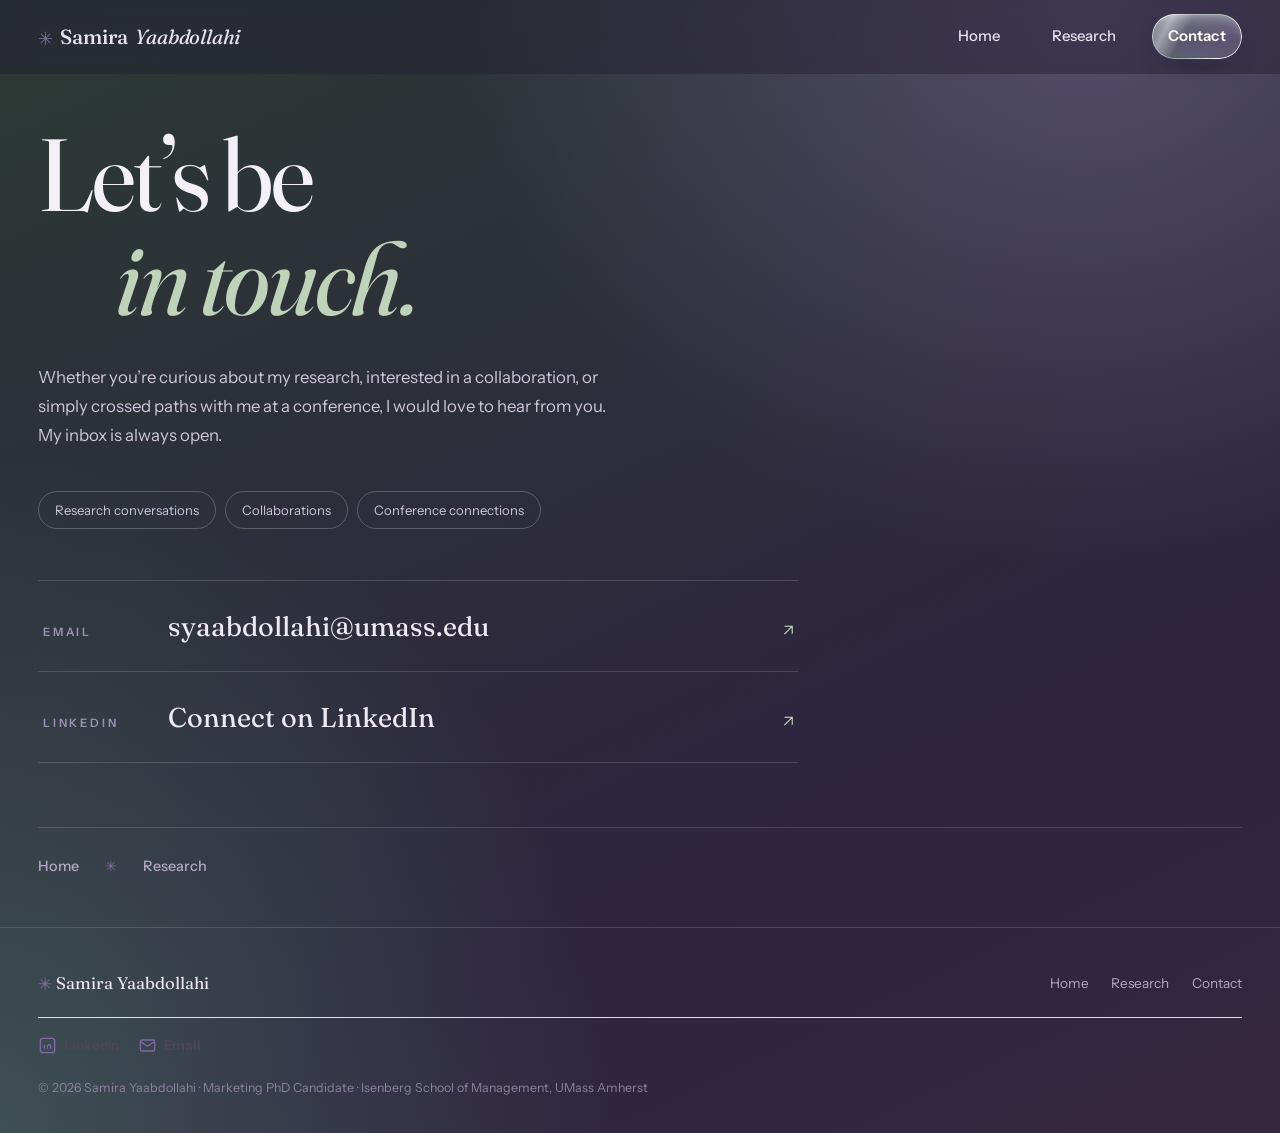
==== commit ec0a3a42: "Update contact.html" ====
--- a/contact.html
+++ b/contact.html
@@ -1,140 +1,405 @@
 <!doctype html>
 <html lang="en">
+
 <head>
   <meta charset="utf-8" />
   <meta name="viewport" content="width=device-width, initial-scale=1" />
-  <script>document.documentElement.classList.add('js');</script>
+
+  <script>
+    document.documentElement.classList.add('js');
+  </script>
 
   <title>Contact — Samira Yaabdollahi</title>
-  <meta name="description" content="Get in touch with Samira Yaabdollahi — research conversations, collaborations, teaching, and conference connections." />
+
+  <meta
+    name="description"
+    content="Get in touch with Samira Yaabdollahi for research conversations, collaborations, and conference connections."
+  />
+
   <meta name="author" content="Samira Yaabdollahi" />
-  <meta property="og:title" content="Contact — Samira Yaabdollahi" />
-  <meta property="og:description" content="Let's be in touch — email, CV, LinkedIn, UMass." />
+
+  <meta
+    property="og:title"
+    content="Contact — Samira Yaabdollahi"
+  />
+
+  <meta
+    property="og:description"
+    content="Let's be in touch — email or connect with me on LinkedIn."
+  />
+
   <meta property="og:type" content="website" />
-  <meta property="og:url" content="https://[your-username].github.io/contact.html" />
-  <link rel="icon" href="assets/images/favicon.svg" type="image/svg+xml" />
-
-  <link rel="preconnect" href="https://fonts.googleapis.com" />
-  <link rel="preconnect" href="https://fonts.gstatic.com" crossorigin />
-  <link href="https://fonts.googleapis.com/css2?family=Fraunces:ital,opsz,wght@0,9..144,300..700;1,9..144,300..700&family=Instrument+Sans:ital,wght@0,400..700;1,400..700&display=swap" rel="stylesheet" />
-  <link rel="stylesheet" href="assets/css/main.css" />
+
+  <meta
+    property="og:url"
+    content="https://[your-username].github.io/contact.html"
+  />
+
+  <link
+    rel="icon"
+    href="assets/images/favicon.svg"
+    type="image/svg+xml"
+  />
+
+  <link
+    rel="preconnect"
+    href="https://fonts.googleapis.com"
+  />
+
+  <link
+    rel="preconnect"
+    href="https://fonts.gstatic.com"
+    crossorigin
+  />
+
+  <link
+    href="https://fonts.googleapis.com/css2?family=Fraunces:ital,opsz,wght@0,9..144,300..700;1,9..144,300..700&family=Instrument+Sans:ital,wght@0,400..700;1,400..700&display=swap"
+    rel="stylesheet"
+  />
+
+  <link
+    rel="stylesheet"
+    href="assets/css/main.css"
+  />
+
 </head>
+
+
 <body class="page-contact">
 
+
+  <!-- ===================== HEADER ===================== -->
+
   <header class="site-header">
+
     <div class="header-inner">
-      <a class="wordmark" href="index.html"><span class="mark">✳</span>Samira <em>Yaabdollahi</em></a>
-      <nav class="nav-links" aria-label="Primary">
+
+      <a
+        class="wordmark"
+        href="index.html"
+      >
+        <span class="mark">✳</span>
+        Samira <em>Yaabdollahi</em>
+      </a>
+
+
+      <nav
+        class="nav-links"
+        aria-label="Primary"
+      >
         <a href="index.html">Home</a>
         <a href="research.html">Research</a>
-        <a href="methods.html">Methods</a>
-        <a href="teaching.html">Teaching</a>
-        <a href="talks.html">Talks</a>
         <a href="contact.html">Contact</a>
       </nav>
-      <button class="menu-btn" aria-label="Open menu" aria-expanded="false"><span></span><span></span></button>
+
+
+      <button
+        class="menu-btn"
+        aria-label="Open menu"
+        aria-expanded="false"
+      >
+        <span></span>
+        <span></span>
+      </button>
+
     </div>
+
   </header>
 
-  <nav class="mobile-menu" aria-label="Mobile">
-    <a class="mm-link" href="index.html">Home <small>01</small></a>
-    <a class="mm-link" href="research.html">Research <small>02</small></a>
-    <a class="mm-link" href="methods.html">Methods <small>03</small></a>
-    <a class="mm-link" href="teaching.html">Teaching <small>04</small></a>
-    <a class="mm-link" href="talks.html">Talks <small>05</small></a>
-    <a class="mm-link" href="contact.html">Contact <small>06</small></a>
+
+
+  <!-- ===================== MOBILE MENU ===================== -->
+
+  <nav
+    class="mobile-menu"
+    aria-label="Mobile"
+  >
+
+    <a
+      class="mm-link"
+      href="index.html"
+    >
+      Home <small>01</small>
+    </a>
+
+    <a
+      class="mm-link"
+      href="research.html"
+    >
+      Research <small>02</small>
+    </a>
+
+    <a
+      class="mm-link"
+      href="contact.html"
+    >
+      Contact <small>03</small>
+    </a>
+
   </nav>
 
+
+
   <div id="page">
-  <main>
-    <section class="contact-hero grain">
-      <div class="wrap">
-        <h1 data-reveal>Let’s be <em>in touch.</em></h1>
-        <p class="contact-lede" data-reveal style="--d:.1s">Whether you’re curious about subscription fatigue, want to trade notes on consumer research and new technologies, are thinking about a collaboration, or simply crossed paths with me at a conference — I would love to hear from you. My inbox is always open.</p>
-
-        <div class="contact-topics" data-reveal style="--d:.16s">
-          <span>Research conversations</span>
-          <span>Collaborations</span>
-          <span>Teaching</span>
-          <span>Conference connections</span>
+
+    <main>
+
+
+      <!-- ===================== CONTACT ===================== -->
+
+      <section class="contact-hero grain">
+
+        <div class="wrap">
+
+
+          <h1 data-reveal>
+            Let’s be <em>in touch.</em>
+          </h1>
+
+
+          <p
+            class="contact-lede"
+            data-reveal
+            style="--d:.1s"
+          >
+            Whether you’re curious about my research, interested in a
+            collaboration, or simply crossed paths with me at a conference,
+            I would love to hear from you. My inbox is always open.
+          </p>
+
+
+
+          <!-- CONTACT TOPICS -->
+
+          <div
+            class="contact-topics"
+            data-reveal
+            style="--d:.16s"
+          >
+
+            <span>Research conversations</span>
+            <span>Collaborations</span>
+            <span>Conference connections</span>
+
+          </div>
+
+
+
+          <!-- CONTACT OPTIONS -->
+
+          <div
+            class="contact-rows"
+            data-reveal
+            style="--d:.22s"
+          >
+
+
+            <!-- EMAIL -->
+
+            <a href="mailto:syaabdollahi@umass.edu">
+
+              <span class="c-k">
+                Email
+              </span>
+
+              <span class="c-v">
+                syaabdollahi@umass.edu
+              </span>
+
+              <span class="c-arr">
+                ↗
+              </span>
+
+            </a>
+
+
+
+            <!-- LINKEDIN -->
+
+            <a
+              href="https://www.linkedin.com/in/samirayaabdollahi/"
+              target="_blank"
+              rel="noopener noreferrer"
+            >
+
+              <span class="c-k">
+                LinkedIn
+              </span>
+
+              <span class="c-v">
+                Connect on LinkedIn
+              </span>
+
+              <span class="c-arr">
+                ↗
+              </span>
+
+            </a>
+
+
+          </div>
+
+
+
+          <!-- ===================== BOTTOM NAVIGATION ===================== -->
+
+          <nav
+            class="contact-footnav"
+            data-reveal
+            style="--d:.3s"
+            aria-label="All pages"
+          >
+
+            <a href="index.html">
+              Home
+            </a>
+
+            <span class="mark">
+              ✳
+            </span>
+
+            <a href="research.html">
+              Research
+            </a>
+
+          </nav>
+
+
         </div>
 
-        <div class="contact-rows" data-reveal style="--d:.22s">
+      </section>
+
+    </main>
+
+
+
+    <!-- ===================== FOOTER ===================== -->
+
+    <footer class="site-footer">
+
+      <div class="wrap foot-inner">
+
+
+        <span class="foot-name">
+          <span class="mark">✳</span>
+          Samira Yaabdollahi
+        </span>
+
+
+
+        <div class="foot-links">
+
+          <a href="index.html">
+            Home
+          </a>
+
+          <a href="research.html">
+            Research
+          </a>
+
+          <a href="contact.html">
+            Contact
+          </a>
+
+        </div>
+
+
+
+        <div
+          class="foot-resources"
+          aria-label="Profile and contact links"
+        >
+
+
+          <!-- LINKEDIN -->
+
+          <a
+            href="https://www.linkedin.com/in/samirayaabdollahi/"
+            target="_blank"
+            rel="noopener noreferrer"
+          >
+
+            <svg
+              aria-hidden="true"
+              viewBox="0 0 24 24"
+              fill="none"
+              stroke="currentColor"
+              stroke-width="1.7"
+            >
+              <rect
+                x="3"
+                y="3"
+                width="18"
+                height="18"
+                rx="3"
+              />
+
+              <path
+                d="M8 11v5M8 8v.01M12 16v-3a2 2 0 0 1 4 0v3"
+              />
+            </svg>
+
+            LinkedIn
+
+          </a>
+
+
+
+          <!-- EMAIL -->
+
           <a href="mailto:syaabdollahi@umass.edu">
-            <span class="c-k">Email</span>
-            <span class="c-v">syaabdollahi@umass.edu</span>
-            <span class="c-arr">↗</span>
+
+            <svg
+              aria-hidden="true"
+              viewBox="0 0 24 24"
+              fill="none"
+              stroke="currentColor"
+              stroke-width="1.7"
+            >
+
+              <rect
+                x="3"
+                y="5"
+                width="18"
+                height="14"
+                rx="2"
+              />
+
+              <path
+                d="m3 7 9 6 9-6"
+              />
+
+            </svg>
+
+            Email
+
           </a>
-          <!-- [EDIT] point to the real CV file -->
-          <a href="assets/samira-yaabdollahi-cv.pdf">
-            <span class="c-k">CV</span>
-            <span class="c-v">Curriculum Vitae (PDF)</span>
-            <span class="c-arr">↗</span>
-          </a>
-          <!-- [EDIT] LinkedIn profile URL -->
-          <a href="#">
-            <span class="c-k">LinkedIn</span>
-            <span class="c-v">Connect on LinkedIn</span>
-            <span class="c-arr">↗</span>
-          </a>
-          <!-- [EDIT] UMass / Isenberg directory page URL -->
-          <a href="#">
-            <span class="c-k">UMass</span>
-            <span class="c-v">Isenberg School of Management</span>
-            <span class="c-arr">↗</span>
-          </a>
+
+
         </div>
 
-        <!-- ============================================================
-             [OPTIONAL CONTACT FORM — currently omitted on purpose]
-             GitHub Pages is static, so a form needs a service backend.
-             The easiest path is Formspree (free tier works fine):
-               1. Create a form at https://formspree.io → you get an ID.
-               2. Paste this markup here and style-match as needed:
-
-               <form class="contact-form" action="https://formspree.io/f/YOUR_FORM_ID" method="POST">
-                 <label>Name <input type="text" name="name" required></label>
-                 <label>Email <input type="email" name="_replyto" required></label>
-                 <label>Message <textarea name="message" rows="5" required></textarea></label>
-                 <button class="btn btn-solid" type="submit">Send</button>
-               </form>
-
-             Until a real backend exists, no form is shown — a form that
-             silently goes nowhere is worse than a warm mailto link.
-             ============================================================ -->
-
-        <nav class="contact-footnav" data-reveal style="--d:.3s" aria-label="All pages">
-          <a href="index.html">Home</a><span class="mark">✳</span>
-          <a href="research.html">Research</a><span class="mark">✳</span>
-          <a href="methods.html">Methods</a><span class="mark">✳</span>
-          <a href="teaching.html">Teaching</a><span class="mark">✳</span>
-          <a href="talks.html">Talks</a>
-        </nav>
+
+
+        <p class="foot-copy">
+
+          © <span data-year></span>
+          Samira Yaabdollahi · Marketing PhD Candidate ·
+          Isenberg School of Management, UMass Amherst
+
+        </p>
+
+
       </div>
-    </section>
-  </main>
-
-  <footer class="site-footer">
-    <div class="wrap foot-inner">
-      <span class="foot-name"><span class="mark">✳</span> Samira Yaabdollahi</span>
-      <div class="foot-links">
-        <a href="index.html">Home</a>
-        <a href="research.html">Research</a>
-        <a href="methods.html">Methods</a>
-        <a href="teaching.html">Teaching</a>
-        <a href="talks.html">Talks</a>
-      </div>
-      <div class="foot-resources" aria-label="Profile and contact links">
-        <a href="assets/samira-yaabdollahi-cv.pdf"><svg aria-hidden="true" viewBox="0 0 24 24" fill="none" stroke="currentColor" stroke-width="1.7"><path d="M14 3H7a2 2 0 0 0-2 2v14a2 2 0 0 0 2 2h10a2 2 0 0 0 2-2V8z"/><path d="M14 3v5h5"/></svg>CV</a>
-        <a href="#"><svg aria-hidden="true" viewBox="0 0 24 24" fill="none" stroke="currentColor" stroke-width="1.7"><rect x="3" y="3" width="18" height="18" rx="3"/><path d="M8 11v5M8 8v.01M12 16v-3a2 2 0 0 1 4 0v3"/></svg>LinkedIn</a>
-        <a href="mailto:syaabdollahi@umass.edu"><svg aria-hidden="true" viewBox="0 0 24 24" fill="none" stroke="currentColor" stroke-width="1.7"><rect x="3" y="5" width="18" height="14" rx="2"/><path d="m3 7 9 6 9-6"/></svg>Email</a>
-        <a href="https://www.isenberg.umass.edu/people/samira-yaabdollahi"><svg aria-hidden="true" viewBox="0 0 24 24" fill="none" stroke="currentColor" stroke-width="1.7"><path d="m12 4 9 5-9 5-9-5z"/><path d="M6 11.5V16c0 1.2 2.7 2.5 6 2.5s6-1.3 6-2.5v-4.5"/></svg>UMass</a>
-      </div>
-      <p class="foot-copy">© <span data-year></span> Samira Yaabdollahi · Marketing PhD Candidate · Isenberg School of Management, UMass Amherst</p>
-    </div>
-  </footer>
+
+    </footer>
+
+
   </div><!-- /#page -->
 
+
   <script src="assets/js/main.js"></script>
+
+
 </body>
+
 </html>
--- a/assets/css/main.css
+++ b/assets/css/main.css
@@ -597,6 +597,12 @@
   font-weight:430;line-height:1.5;max-width:52ch;
 }
 .pub-cite em{color:var(--euca-ink)}
+.pub-note {
+  font-size: 0.82rem;
+  margin-top: 0.45rem;
+  margin-bottom: 0.6rem;
+  color: var(--muted);
+}
 .pub-meta{margin-top:1rem;font-size:.88rem;color:var(--muted)}
 .pub-meta a{color:var(--violet-ink);font-weight:600;border-bottom:1px solid var(--lav)}
 .pub-meta a:hover{border-bottom-color:var(--violet-ink)}
@@ -643,18 +649,40 @@
     linear-gradient(140deg,#3a2f4d,#2e2440 60%,#232c33);
 }
 .lab .kicker{color:#cbbfdd}
-.lab-grid{position:relative;z-index:1;display:grid;grid-template-columns:.95fr 1.05fr;gap:clamp(2rem,5vw,4.5rem);align-items:center}
+.lab-grid{position:relative;z-index:1;display:grid;grid-template-columns:.85fr 1.15fr;gap:clamp(2rem,4vw,3.5rem);align-items:center}
 .lab h2{font-size:clamp(1.9rem,3.4vw,2.8rem);margin-top:1.1rem}
 .lab h2 em{color:#b9d3ba}
 .lab p{margin-top:1.1rem;color:#d8d0e2;max-width:52ch}
 .lab .lab-note{margin-top:1.3rem;font-size:.82rem;color:#a99dbb;font-style:italic;border-left:1.6px solid rgba(203,191,221,.4);padding-left:.9rem;max-width:46ch}
-.lab-photos{position:relative;display:grid;grid-template-columns:1fr 1fr;gap:1.1rem;align-items:start}
+.lab-photos{position:relative;display:grid;grid-template-columns:.8fr 1.2fr;gap:1.2rem;align-items:center}
 .lab-photos .ph{background:linear-gradient(150deg,rgba(255,255,255,.09),rgba(255,255,255,.03));border-color:rgba(255,255,255,.16)}
 .lab-photos .ph::before{background:repeating-radial-gradient(circle at 50% 120%,transparent 0 46px,rgba(255,255,255,.05) 46px 47px)}
 .lab-photos .ph .ph-tag{color:#b3a7c6}
 .lab-photos .ph .ph-tag .n{color:#8f83a4}
-.lab-photos .ph:first-child{aspect-ratio:4/5.2;border-radius:var(--arch)}
-.lab-photos .ph:last-child{aspect-ratio:4/3.4;transform:translateY(2.4rem)}
+.lab-photos .ph:first-child{
+  width:92%;
+  justify-self:end;
+  aspect-ratio:4/5.2;
+  border-radius:var(--arch);
+}
+
+.lab-photos .ph:last-child{
+  width:100%;
+  aspect-ratio:1431/885;
+  transform:none;
+  align-self:center;
+}
+
+.lab-photos .lab-poster{
+  aspect-ratio:auto;
+  transform:translateY(2.4rem);
+}
+
+.lab-photos .lab-poster img{
+  width:100%;
+  height:auto;
+  object-fit:contain;
+}
 
 /* honors — big editorial list */
 .honors li{
